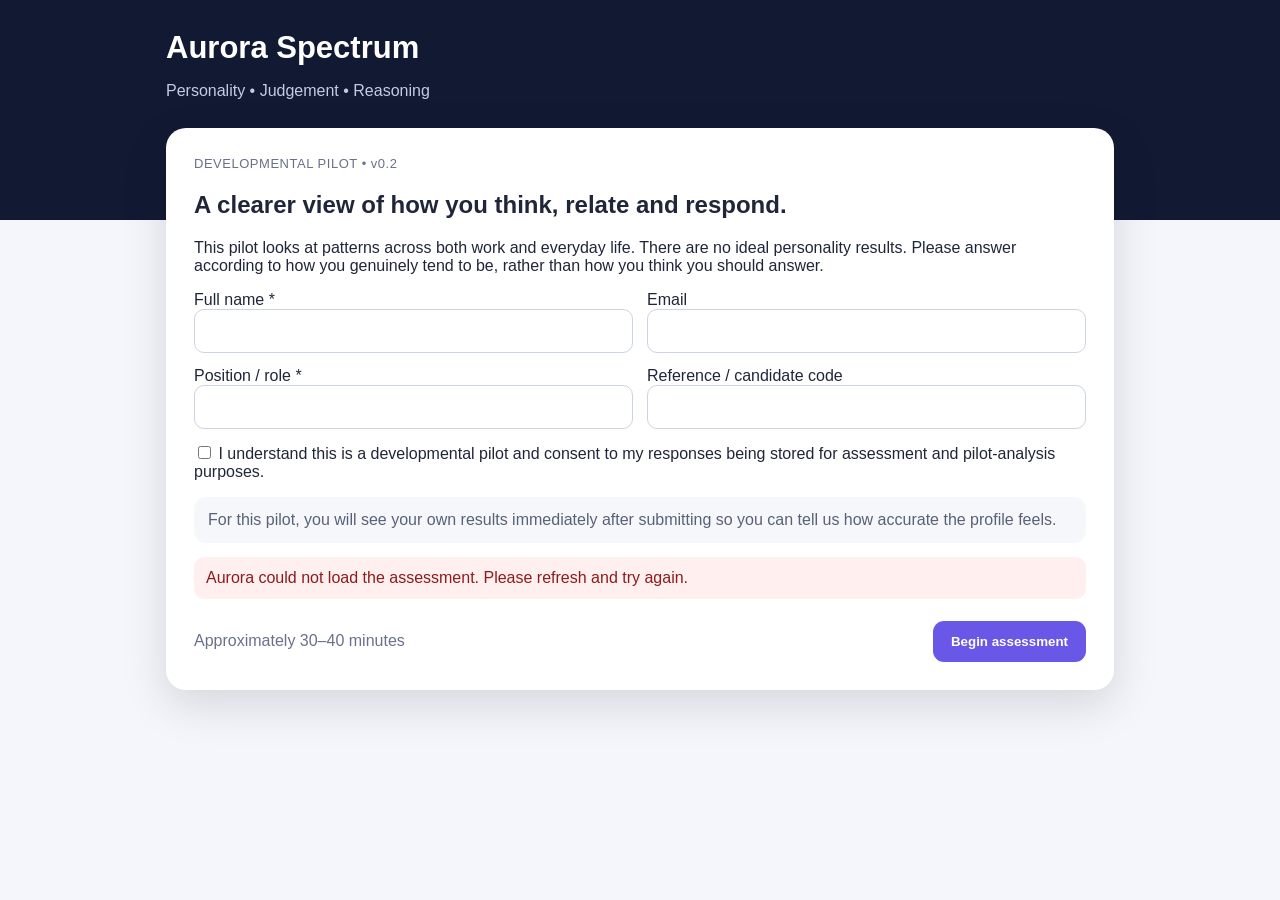
==== index.html @ 9d42bb1c "Add Aurora Spectrum v0.2 candidate pilot" ====
<!doctype html><html><head><meta charset="utf-8"><meta name="viewport" content="width=device-width,initial-scale=1"><title>Aurora Spectrum Pilot</title><style>
*{box-sizing:border-box}body{margin:0;font-family:Arial,Segoe UI,sans-serif;background:linear-gradient(#121a33 0 220px,#f4f6fb 220px);color:#20263a;min-height:100vh}.wrap{max-width:980px;margin:auto;padding:30px 16px 60px}.brand{color:white;margin-bottom:28px}.brand h1{margin:0;font-size:31px}.brand p{color:#c4cce3}.card{background:white;border-radius:20px;padding:28px;box-shadow:0 15px 45px #1112;margin-bottom:18px}.muted,.step{color:#68718b}.eyebrow{font-size:13px;color:#68718b;letter-spacing:.04em}.grid{display:grid;grid-template-columns:1fr 1fr;gap:14px}.wide{grid-column:1/-1}input,textarea,select{width:100%;padding:12px;border:1px solid #ccd3e1;border-radius:10px;font:inherit}.q{font-size:22px;font-weight:700;margin:18px 0}.choices{display:grid;gap:9px}.choice{border:1px solid #dfe3ed;padding:12px;border-radius:12px;cursor:pointer}.choice:hover{border-color:#6957e8;background:#faf9ff}.btn{padding:13px 18px;border:0;border-radius:11px;background:#6957e8;color:white;font-weight:800;cursor:pointer}.secondary{background:#e9edf6;color:#26314d}.actions{display:flex;justify-content:space-between;align-items:center;gap:12px;margin-top:22px}.progress{height:8px;background:#e7eaf2;border-radius:8px;overflow:hidden;margin:10px 0 6px}.progress div{height:100%;background:linear-gradient(90deg,#42d5d2,#6957e8)}.hidden{display:none}.success{background:#e6f7f1;padding:14px;border-radius:10px}.error{background:#fff0ef;color:#8a1c1c;padding:12px;border-radius:10px;margin-top:14px}.barrow{display:grid;grid-template-columns:245px 1fr 62px;gap:10px;align-items:center;margin:12px 0}.bar{height:11px;background:#e9edf6;border-radius:12px;overflow:hidden}.bar div{height:100%;background:linear-gradient(90deg,#42d5d2,#6957e8)}.scoreline{display:grid;grid-template-columns:1fr 110px;gap:12px;padding:14px 0;border-bottom:1px solid #e8ebf2}.scorebig{font-size:24px;font-weight:800;text-align:right}.pill{display:inline-block;padding:5px 9px;border-radius:999px;background:#f0edff;color:#5542ca;font-size:12px;font-weight:700}.feedbackScale{display:grid;grid-template-columns:repeat(5,1fr);gap:8px;margin-top:8px}.feedbackScale label{border:1px solid #dfe3ed;border-radius:10px;padding:10px;text-align:center;cursor:pointer}.note{background:#f6f7fb;border-radius:12px;padding:14px;color:#596178}@media(max-width:700px){.grid{grid-template-columns:1fr}.actions{align-items:stretch;flex-direction:column}.btn{width:100%}.barrow{grid-template-columns:1fr 55px}.barrow .bar{grid-column:1/-1}}
</style></head><body><div class="wrap"><div class="brand"><h1>Aurora Spectrum</h1><p>Personality • Judgement • Reasoning</p></div>
<div class="card" id="startCard"><div class="eyebrow">DEVELOPMENTAL PILOT • v0.2</div><h2>A clearer view of how you think, relate and respond.</h2><p>This pilot looks at patterns across both work and everyday life. There are no ideal personality results. Please answer according to how you genuinely tend to be, rather than how you think you should answer.</p><div class="grid"><div><label>Full name *</label><input id="fullName"></div><div><label>Email</label><input id="candidateEmail" type="email"></div><div><label>Position / role *</label><input id="candidatePosition"></div><div><label>Reference / candidate code</label><input id="candidateReference"></div><label class="wide"><input style="width:auto" id="consentBox" type="checkbox"> I understand this is a developmental pilot and consent to my responses being stored for assessment and pilot-analysis purposes.</label></div><div class="note" style="margin-top:16px">For this pilot, you will see your own results immediately after submitting so you can tell us how accurate the profile feels.</div><div id="startError" class="error hidden"></div><div class="actions"><span class="muted">Approximately 30–40 minutes</span><button class="btn" id="beginBtn" type="button">Begin assessment</button></div></div>
<div class="card hidden" id="testCard"><div class="muted" id="sectionLabel"></div><div class="progress"><div id="progressBar"></div></div><div class="step" id="stepLabel"></div><div id="questionContent"></div><div id="questionError" class="error hidden"></div><div class="actions"><button class="btn secondary" id="backBtn" type="button">Back</button><button class="btn" id="nextBtn" type="button">Continue</button></div></div>
<div class="hidden" id="resultsWrap"><div class="card"><div class="eyebrow">YOUR PILOT PROFILE</div><h2>Your Aurora Spectrum</h2><p class="muted">These results describe tendencies, not fixed types, and they are not a pass/fail result. The purpose of this pilot is to see whether the profile feels recognisable to you.</p><div id="workstyleResults"></div><h3 style="margin-top:28px">Judgement & reasoning</h3><div id="compositeResults"></div></div>
<div class="card"><div class="eyebrow">PILOT FEEDBACK</div><h2>How accurate did this feel?</h2><p>Your feedback helps us improve Aurora before it is used more widely.</p><label><b>Overall, how accurately does this profile describe you?</b></label><div class="feedbackScale"><label><input type="radio" name="accuracy" value="1"> 1<br><span class="muted">Not at all</span></label><label><input type="radio" name="accuracy" value="2"> 2</label><label><input type="radio" name="accuracy" value="3"> 3<br><span class="muted">Mixed</span></label><label><input type="radio" name="accuracy" value="4"> 4</label><label><input type="radio" name="accuracy" value="5"> 5<br><span class="muted">Very accurate</span></label></div><p><label><b>Which result felt least accurate?</b></label><select id="leastAccurate"><option value="">None / not sure</option></select></p><p><label><b>Did any question feel unclear, too obvious or difficult to answer honestly?</b></label><select id="questionIssue"><option value="">Select one</option><option>No</option><option>Yes</option></select></p><p><label><b>Optional comments</b></label><textarea id="feedbackComments" rows="4" placeholder="Tell us what felt right, wrong, unclear or missing."></textarea></p><div id="feedbackError" class="error hidden"></div><button class="btn" id="feedbackBtn">Submit pilot feedback</button><div class="success hidden" id="feedbackThanks" style="margin-top:14px">Thank you — your pilot feedback has been saved.</div></div></div></div>
<script>
const API='https://gazmnfynliigaxgydeqh.supabase.co/functions/v1/aurora-spectrum-api',CFG='https://gazmnfynliigaxgydeqh.supabase.co/functions/v1/aurora-spectrum-config',FB='https://gazmnfynliigaxgydeqh.supabase.co/functions/v1/aurora-spectrum-feedback';const $=id=>document.getElementById(id);let DIMS=[],WORK=[],SC=[],RE=[],pages=[],idx=0,started=0,submissionId='',ans={work:{},judge:{},reason:{}};function err(id,msg){const e=$(id);e.textContent=msg;e.classList.toggle('hidden',!msg)}
async function loadCfg(){try{const r=await fetch(CFG);if(!r.ok)throw 0;const d=await r.json();DIMS=d.dims;WORK=d.work;SC=d.scenarios;RE=d.reasoning}catch(e){err('startError','Aurora could not load the assessment. Please refresh and try again.')}}
async function begin(){if(!WORK.length)await loadCfg();if(!WORK.length)return;const n=$('fullName').value.trim(),p=$('candidatePosition').value.trim();if(!n||!p||!$('consentBox').checked){err('startError','Please enter your name and position and tick the consent box.');return}err('startError','');started=Date.now();pages=[...WORK.map(q=>({t:'w',q})),...SC.map((q,i)=>({t:'j',q,i})),...RE.map((q,i)=>({t:'r',q,i}))];$('startCard').classList.add('hidden');$('testCard').classList.remove('hidden');render()}
function render(){const p=pages[idx];$('progressBar').style.width=((idx+1)/pages.length*100)+'%';$('stepLabel').textContent='Question '+(idx+1)+' of '+pages.length;$('sectionLabel').textContent=p.t==='w'?'PART 1 — YOUR NATURAL STYLE':p.t==='j'?'PART 2 — EVERYDAY & WORKPLACE JUDGEMENT':'PART 3 — REASONING';let h='';if(p.t==='w'){h='<div class="q">'+p.q[3]+'</div><div class="choices">';['Strongly disagree','Disagree','Neither agree nor disagree','Agree','Strongly agree'].forEach((x,i)=>h+='<label class="choice"><input type="radio" name="a" value="'+(i+1)+'" '+(ans.work[p.q[0]]==i+1?'checked':'')+'> '+x+'</label>')}else{const o=p.t==='j'?p.q[2]:p.q[1];h+=(p.t==='j'?'<h3>'+p.q[0]+'</h3><p>'+p.q[1]+'</p>':'<div class="q">'+p.q[0]+'</div>')+'<div class="choices">';o.forEach((x,i)=>h+='<label class="choice"><input type="radio" name="a" value="'+i+'" '+((p.t==='j'?ans.judge[p.i]:ans.reason[p.i])==i?'checked':'')+'> '+String.fromCharCode(65+i)+'. '+x+'</label>')}h+='</div>';$('questionContent').innerHTML=h;$('nextBtn').textContent=idx===pages.length-1?'Submit assessment':'Continue';$('backBtn').style.visibility=idx?'visible':'hidden';err('questionError','')}
function save(){const p=pages[idx],r=document.querySelector('input[name=a]:checked');if(!r)return false;if(p.t==='w')ans.work[p.q[0]]=+r.value;else if(p.t==='j')ans.judge[p.i]=+r.value;else ans.reason[p.i]=+r.value;return true}
function calc(){const ws={};DIMS.forEach((d,di)=>{let raw=0;WORK.filter(x=>x[1]===di).forEach(q=>{let v=+ans.work[q[0]];if(q[2])v=6-v;raw+=v});ws[d]=Math.round((raw-4)/16*100)});let j=0;SC.forEach((s,i)=>j+=s[3][ans.judge[i]]);let r=0;RE.forEach((q,i)=>{if(ans.reason[i]===q[2])r++});return{workstyle:ws,judgement:Math.round(j/24*100),reasoning:Math.round(r/10*100)}}
const labels={'Social Orientation':['Reserved','Balanced','Socially energised'],'Assertive Expression':['Cautious expression','Situationally assertive','Direct & assertive'],'Energy & Drive':['Measured pace','Balanced drive','High drive'],'Evidence & Decision Style':['Intuition-led','Balanced decision style','Evidence-led'],'Empathy & Human Awareness':['Task-first','Balanced awareness','People-aware'],'Independence & Decisiveness':['Reassurance-seeking','Balanced independence','Independent & decisive'],'Adaptability & Curiosity':['Stability-seeking','Adaptable','Highly adaptable & curious'],'Conflict Navigation':['Conflict-cautious','Situational','Constructively direct'],'Order & Follow-Through':['Flexible / informal','Balanced structure','Highly structured'],'Emotional Regulation & Resilience':['Emotionally responsive','Balanced regulation','Steady & resilient'],'Ownership & Accountability':['Direction-led','Balanced ownership','High ownership']};function lab(k,v){const a=labels[k];return v<45?a[0]:v<=55?a[1]:a[2]}
function showResults(s){$('workstyleResults').innerHTML=Object.entries(s.workstyle).map(([k,v])=>'<div class="barrow"><div><b>'+k+'</b><br><span class="pill">'+lab(k,v)+'</span></div><div class="bar"><div style="width:'+v+'%"></div></div><b>'+v+'%</b></div>').join('');$('compositeResults').innerHTML='<div class="scoreline"><div><b>Judgement</b><br><span class="muted">Scenario-based judgement</span></div><div class="scorebig">'+s.judgement+'%</div></div><div class="scoreline"><div><b>Reasoning</b><br><span class="muted">Objective reasoning performance</span></div><div class="scorebig">'+s.reasoning+'%</div></div>';$('leastAccurate').innerHTML='<option value="">None / not sure</option>'+DIMS.map(d=>'<option>'+d+'</option>').join('')}
async function next(){if(!save()){err('questionError','Please answer this question before continuing.');return}if(idx<pages.length-1){idx++;render();return}const b=$('nextBtn');b.disabled=true;b.textContent='Submitting…';try{const scores=calc(),payload={version:'0.2-online',candidate:{name:$('fullName').value.trim(),email:$('candidateEmail').value.trim(),position:$('candidatePosition').value.trim(),reference:$('candidateReference').value.trim()},consent:true,durationSeconds:Math.round((Date.now()-started)/1000),answers:ans,scores};const r=await fetch(API+'/submit',{method:'POST',headers:{'content-type':'application/json'},body:JSON.stringify(payload)});if(!r.ok)throw 0;submissionId=(await r.json()).id;$('testCard').classList.add('hidden');$('resultsWrap').classList.remove('hidden');showResults(scores);window.scrollTo(0,0)}catch(e){err('questionError','We could not submit your assessment. Please try again.');b.disabled=false;b.textContent='Submit assessment'}}
async function feedback(){const r=document.querySelector('input[name=accuracy]:checked');if(!r){err('feedbackError','Please rate how accurate the profile felt.');return}const f={accuracy:+r.value,leastAccurate:$('leastAccurate').value,questionIssue:$('questionIssue').value,comments:$('feedbackComments').value.trim()};try{const x=await fetch(FB,{method:'POST',headers:{'content-type':'application/json'},body:JSON.stringify({submissionId,feedback:f})});if(!x.ok)throw 0;$('feedbackThanks').classList.remove('hidden');$('feedbackBtn').classList.add('hidden')}catch(e){err('feedbackError','Your feedback could not be saved. Please try again.')}}
$('beginBtn').onclick=begin;$('nextBtn').onclick=next;$('backBtn').onclick=()=>{save();if(idx){idx--;render()}};$('feedbackBtn').onclick=feedback;loadCfg();
</script></body></html>
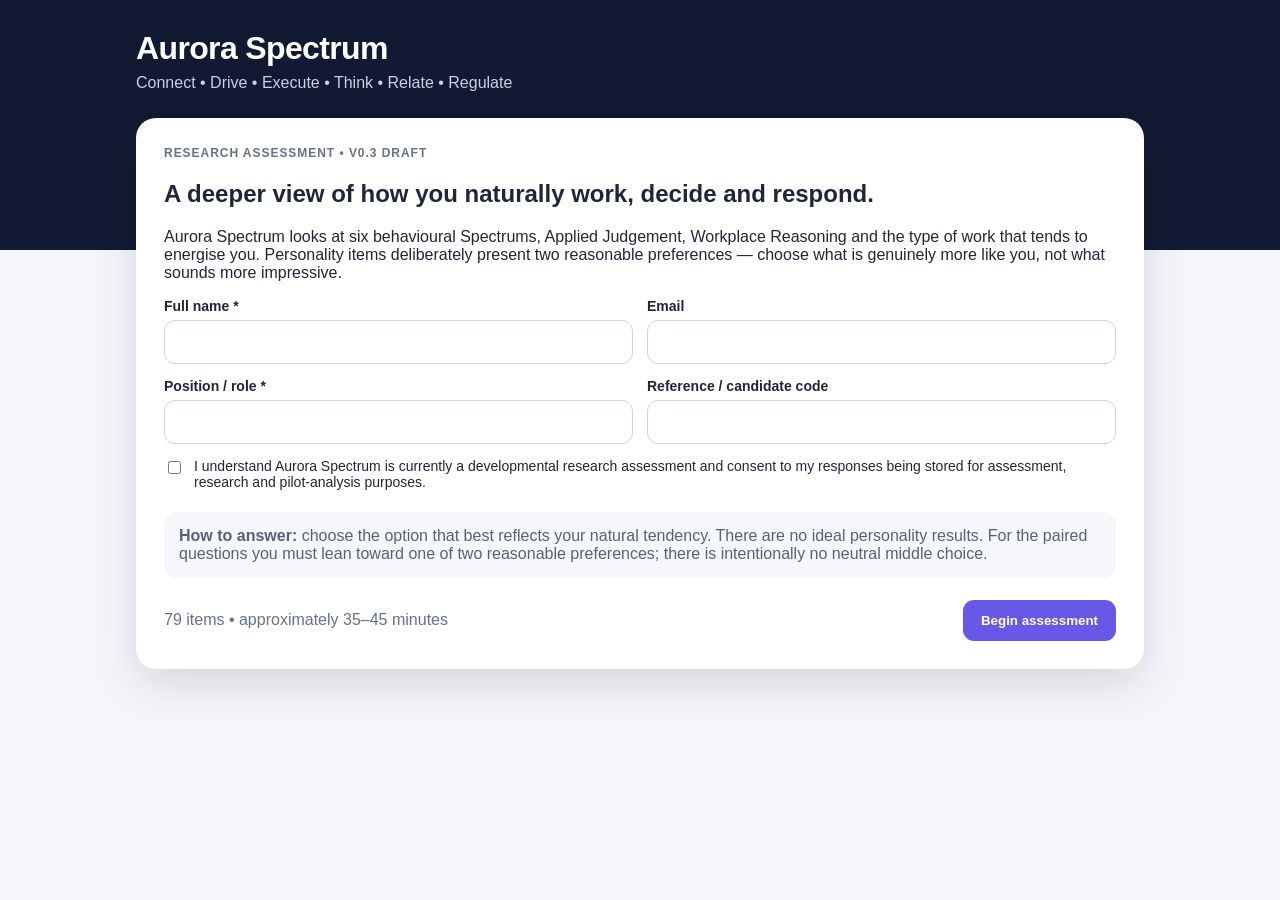
==== commit f6c3cd40: "Upgrade Aurora Spectrum candidate assessment to v0.3" ====
--- a/index.html
+++ b/index.html
@@ -1,20 +1,95 @@
-<!doctype html><html><head><meta charset="utf-8"><meta name="viewport" content="width=device-width,initial-scale=1"><title>Aurora Spectrum Pilot</title><style>
-*{box-sizing:border-box}body{margin:0;font-family:Arial,Segoe UI,sans-serif;background:linear-gradient(#121a33 0 220px,#f4f6fb 220px);color:#20263a;min-height:100vh}.wrap{max-width:980px;margin:auto;padding:30px 16px 60px}.brand{color:white;margin-bottom:28px}.brand h1{margin:0;font-size:31px}.brand p{color:#c4cce3}.card{background:white;border-radius:20px;padding:28px;box-shadow:0 15px 45px #1112;margin-bottom:18px}.muted,.step{color:#68718b}.eyebrow{font-size:13px;color:#68718b;letter-spacing:.04em}.grid{display:grid;grid-template-columns:1fr 1fr;gap:14px}.wide{grid-column:1/-1}input,textarea,select{width:100%;padding:12px;border:1px solid #ccd3e1;border-radius:10px;font:inherit}.q{font-size:22px;font-weight:700;margin:18px 0}.choices{display:grid;gap:9px}.choice{border:1px solid #dfe3ed;padding:12px;border-radius:12px;cursor:pointer}.choice:hover{border-color:#6957e8;background:#faf9ff}.btn{padding:13px 18px;border:0;border-radius:11px;background:#6957e8;color:white;font-weight:800;cursor:pointer}.secondary{background:#e9edf6;color:#26314d}.actions{display:flex;justify-content:space-between;align-items:center;gap:12px;margin-top:22px}.progress{height:8px;background:#e7eaf2;border-radius:8px;overflow:hidden;margin:10px 0 6px}.progress div{height:100%;background:linear-gradient(90deg,#42d5d2,#6957e8)}.hidden{display:none}.success{background:#e6f7f1;padding:14px;border-radius:10px}.error{background:#fff0ef;color:#8a1c1c;padding:12px;border-radius:10px;margin-top:14px}.barrow{display:grid;grid-template-columns:245px 1fr 62px;gap:10px;align-items:center;margin:12px 0}.bar{height:11px;background:#e9edf6;border-radius:12px;overflow:hidden}.bar div{height:100%;background:linear-gradient(90deg,#42d5d2,#6957e8)}.scoreline{display:grid;grid-template-columns:1fr 110px;gap:12px;padding:14px 0;border-bottom:1px solid #e8ebf2}.scorebig{font-size:24px;font-weight:800;text-align:right}.pill{display:inline-block;padding:5px 9px;border-radius:999px;background:#f0edff;color:#5542ca;font-size:12px;font-weight:700}.feedbackScale{display:grid;grid-template-columns:repeat(5,1fr);gap:8px;margin-top:8px}.feedbackScale label{border:1px solid #dfe3ed;border-radius:10px;padding:10px;text-align:center;cursor:pointer}.note{background:#f6f7fb;border-radius:12px;padding:14px;color:#596178}@media(max-width:700px){.grid{grid-template-columns:1fr}.actions{align-items:stretch;flex-direction:column}.btn{width:100%}.barrow{grid-template-columns:1fr 55px}.barrow .bar{grid-column:1/-1}}
-</style></head><body><div class="wrap"><div class="brand"><h1>Aurora Spectrum</h1><p>Personality • Judgement • Reasoning</p></div>
-<div class="card" id="startCard"><div class="eyebrow">DEVELOPMENTAL PILOT • v0.2</div><h2>A clearer view of how you think, relate and respond.</h2><p>This pilot looks at patterns across both work and everyday life. There are no ideal personality results. Please answer according to how you genuinely tend to be, rather than how you think you should answer.</p><div class="grid"><div><label>Full name *</label><input id="fullName"></div><div><label>Email</label><input id="candidateEmail" type="email"></div><div><label>Position / role *</label><input id="candidatePosition"></div><div><label>Reference / candidate code</label><input id="candidateReference"></div><label class="wide"><input style="width:auto" id="consentBox" type="checkbox"> I understand this is a developmental pilot and consent to my responses being stored for assessment and pilot-analysis purposes.</label></div><div class="note" style="margin-top:16px">For this pilot, you will see your own results immediately after submitting so you can tell us how accurate the profile feels.</div><div id="startError" class="error hidden"></div><div class="actions"><span class="muted">Approximately 30–40 minutes</span><button class="btn" id="beginBtn" type="button">Begin assessment</button></div></div>
-<div class="card hidden" id="testCard"><div class="muted" id="sectionLabel"></div><div class="progress"><div id="progressBar"></div></div><div class="step" id="stepLabel"></div><div id="questionContent"></div><div id="questionError" class="error hidden"></div><div class="actions"><button class="btn secondary" id="backBtn" type="button">Back</button><button class="btn" id="nextBtn" type="button">Continue</button></div></div>
-<div class="hidden" id="resultsWrap"><div class="card"><div class="eyebrow">YOUR PILOT PROFILE</div><h2>Your Aurora Spectrum</h2><p class="muted">These results describe tendencies, not fixed types, and they are not a pass/fail result. The purpose of this pilot is to see whether the profile feels recognisable to you.</p><div id="workstyleResults"></div><h3 style="margin-top:28px">Judgement & reasoning</h3><div id="compositeResults"></div></div>
-<div class="card"><div class="eyebrow">PILOT FEEDBACK</div><h2>How accurate did this feel?</h2><p>Your feedback helps us improve Aurora before it is used more widely.</p><label><b>Overall, how accurately does this profile describe you?</b></label><div class="feedbackScale"><label><input type="radio" name="accuracy" value="1"> 1<br><span class="muted">Not at all</span></label><label><input type="radio" name="accuracy" value="2"> 2</label><label><input type="radio" name="accuracy" value="3"> 3<br><span class="muted">Mixed</span></label><label><input type="radio" name="accuracy" value="4"> 4</label><label><input type="radio" name="accuracy" value="5"> 5<br><span class="muted">Very accurate</span></label></div><p><label><b>Which result felt least accurate?</b></label><select id="leastAccurate"><option value="">None / not sure</option></select></p><p><label><b>Did any question feel unclear, too obvious or difficult to answer honestly?</b></label><select id="questionIssue"><option value="">Select one</option><option>No</option><option>Yes</option></select></p><p><label><b>Optional comments</b></label><textarea id="feedbackComments" rows="4" placeholder="Tell us what felt right, wrong, unclear or missing."></textarea></p><div id="feedbackError" class="error hidden"></div><button class="btn" id="feedbackBtn">Submit pilot feedback</button><div class="success hidden" id="feedbackThanks" style="margin-top:14px">Thank you — your pilot feedback has been saved.</div></div></div></div>
-<script>
-const API='https://gazmnfynliigaxgydeqh.supabase.co/functions/v1/aurora-spectrum-api',CFG='https://gazmnfynliigaxgydeqh.supabase.co/functions/v1/aurora-spectrum-config',FB='https://gazmnfynliigaxgydeqh.supabase.co/functions/v1/aurora-spectrum-feedback';const $=id=>document.getElementById(id);let DIMS=[],WORK=[],SC=[],RE=[],pages=[],idx=0,started=0,submissionId='',ans={work:{},judge:{},reason:{}};function err(id,msg){const e=$(id);e.textContent=msg;e.classList.toggle('hidden',!msg)}
-async function loadCfg(){try{const r=await fetch(CFG);if(!r.ok)throw 0;const d=await r.json();DIMS=d.dims;WORK=d.work;SC=d.scenarios;RE=d.reasoning}catch(e){err('startError','Aurora could not load the assessment. Please refresh and try again.')}}
-async function begin(){if(!WORK.length)await loadCfg();if(!WORK.length)return;const n=$('fullName').value.trim(),p=$('candidatePosition').value.trim();if(!n||!p||!$('consentBox').checked){err('startError','Please enter your name and position and tick the consent box.');return}err('startError','');started=Date.now();pages=[...WORK.map(q=>({t:'w',q})),...SC.map((q,i)=>({t:'j',q,i})),...RE.map((q,i)=>({t:'r',q,i}))];$('startCard').classList.add('hidden');$('testCard').classList.remove('hidden');render()}
-function render(){const p=pages[idx];$('progressBar').style.width=((idx+1)/pages.length*100)+'%';$('stepLabel').textContent='Question '+(idx+1)+' of '+pages.length;$('sectionLabel').textContent=p.t==='w'?'PART 1 — YOUR NATURAL STYLE':p.t==='j'?'PART 2 — EVERYDAY & WORKPLACE JUDGEMENT':'PART 3 — REASONING';let h='';if(p.t==='w'){h='<div class="q">'+p.q[3]+'</div><div class="choices">';['Strongly disagree','Disagree','Neither agree nor disagree','Agree','Strongly agree'].forEach((x,i)=>h+='<label class="choice"><input type="radio" name="a" value="'+(i+1)+'" '+(ans.work[p.q[0]]==i+1?'checked':'')+'> '+x+'</label>')}else{const o=p.t==='j'?p.q[2]:p.q[1];h+=(p.t==='j'?'<h3>'+p.q[0]+'</h3><p>'+p.q[1]+'</p>':'<div class="q">'+p.q[0]+'</div>')+'<div class="choices">';o.forEach((x,i)=>h+='<label class="choice"><input type="radio" name="a" value="'+i+'" '+((p.t==='j'?ans.judge[p.i]:ans.reason[p.i])==i?'checked':'')+'> '+String.fromCharCode(65+i)+'. '+x+'</label>')}h+='</div>';$('questionContent').innerHTML=h;$('nextBtn').textContent=idx===pages.length-1?'Submit assessment':'Continue';$('backBtn').style.visibility=idx?'visible':'hidden';err('questionError','')}
-function save(){const p=pages[idx],r=document.querySelector('input[name=a]:checked');if(!r)return false;if(p.t==='w')ans.work[p.q[0]]=+r.value;else if(p.t==='j')ans.judge[p.i]=+r.value;else ans.reason[p.i]=+r.value;return true}
-function calc(){const ws={};DIMS.forEach((d,di)=>{let raw=0;WORK.filter(x=>x[1]===di).forEach(q=>{let v=+ans.work[q[0]];if(q[2])v=6-v;raw+=v});ws[d]=Math.round((raw-4)/16*100)});let j=0;SC.forEach((s,i)=>j+=s[3][ans.judge[i]]);let r=0;RE.forEach((q,i)=>{if(ans.reason[i]===q[2])r++});return{workstyle:ws,judgement:Math.round(j/24*100),reasoning:Math.round(r/10*100)}}
-const labels={'Social Orientation':['Reserved','Balanced','Socially energised'],'Assertive Expression':['Cautious expression','Situationally assertive','Direct & assertive'],'Energy & Drive':['Measured pace','Balanced drive','High drive'],'Evidence & Decision Style':['Intuition-led','Balanced decision style','Evidence-led'],'Empathy & Human Awareness':['Task-first','Balanced awareness','People-aware'],'Independence & Decisiveness':['Reassurance-seeking','Balanced independence','Independent & decisive'],'Adaptability & Curiosity':['Stability-seeking','Adaptable','Highly adaptable & curious'],'Conflict Navigation':['Conflict-cautious','Situational','Constructively direct'],'Order & Follow-Through':['Flexible / informal','Balanced structure','Highly structured'],'Emotional Regulation & Resilience':['Emotionally responsive','Balanced regulation','Steady & resilient'],'Ownership & Accountability':['Direction-led','Balanced ownership','High ownership']};function lab(k,v){const a=labels[k];return v<45?a[0]:v<=55?a[1]:a[2]}
-function showResults(s){$('workstyleResults').innerHTML=Object.entries(s.workstyle).map(([k,v])=>'<div class="barrow"><div><b>'+k+'</b><br><span class="pill">'+lab(k,v)+'</span></div><div class="bar"><div style="width:'+v+'%"></div></div><b>'+v+'%</b></div>').join('');$('compositeResults').innerHTML='<div class="scoreline"><div><b>Judgement</b><br><span class="muted">Scenario-based judgement</span></div><div class="scorebig">'+s.judgement+'%</div></div><div class="scoreline"><div><b>Reasoning</b><br><span class="muted">Objective reasoning performance</span></div><div class="scorebig">'+s.reasoning+'%</div></div>';$('leastAccurate').innerHTML='<option value="">None / not sure</option>'+DIMS.map(d=>'<option>'+d+'</option>').join('')}
-async function next(){if(!save()){err('questionError','Please answer this question before continuing.');return}if(idx<pages.length-1){idx++;render();return}const b=$('nextBtn');b.disabled=true;b.textContent='Submitting…';try{const scores=calc(),payload={version:'0.2-online',candidate:{name:$('fullName').value.trim(),email:$('candidateEmail').value.trim(),position:$('candidatePosition').value.trim(),reference:$('candidateReference').value.trim()},consent:true,durationSeconds:Math.round((Date.now()-started)/1000),answers:ans,scores};const r=await fetch(API+'/submit',{method:'POST',headers:{'content-type':'application/json'},body:JSON.stringify(payload)});if(!r.ok)throw 0;submissionId=(await r.json()).id;$('testCard').classList.add('hidden');$('resultsWrap').classList.remove('hidden');showResults(scores);window.scrollTo(0,0)}catch(e){err('questionError','We could not submit your assessment. Please try again.');b.disabled=false;b.textContent='Submit assessment'}}
-async function feedback(){const r=document.querySelector('input[name=accuracy]:checked');if(!r){err('feedbackError','Please rate how accurate the profile felt.');return}const f={accuracy:+r.value,leastAccurate:$('leastAccurate').value,questionIssue:$('questionIssue').value,comments:$('feedbackComments').value.trim()};try{const x=await fetch(FB,{method:'POST',headers:{'content-type':'application/json'},body:JSON.stringify({submissionId,feedback:f})});if(!x.ok)throw 0;$('feedbackThanks').classList.remove('hidden');$('feedbackBtn').classList.add('hidden')}catch(e){err('feedbackError','Your feedback could not be saved. Please try again.')}}
-$('beginBtn').onclick=begin;$('nextBtn').onclick=next;$('backBtn').onclick=()=>{save();if(idx){idx--;render()}};$('feedbackBtn').onclick=feedback;loadCfg();
-</script></body></html>+<!doctype html>
+<html lang="en">
+<head>
+<meta charset="utf-8">
+<meta name="viewport" content="width=device-width,initial-scale=1">
+<title>Aurora Spectrum</title>
+<link rel="stylesheet" href="./assets/v03.css">
+</head>
+<body>
+<div class="wrap">
+  <div class="brand"><h1>Aurora Spectrum</h1><p>Connect • Drive • Execute • Think • Relate • Regulate</p></div>
+
+  <div class="card" id="startCard">
+    <div class="eyebrow">Research assessment • v0.3 draft</div>
+    <h2>A deeper view of how you naturally work, decide and respond.</h2>
+    <p>Aurora Spectrum looks at six behavioural Spectrums, Applied Judgement, Workplace Reasoning and the type of work that tends to energise you. Personality items deliberately present two reasonable preferences — choose what is genuinely more like you, not what sounds more impressive.</p>
+    <div class="grid">
+      <div><label for="fullName">Full name *</label><input id="fullName" type="text"></div>
+      <div><label for="candidateEmail">Email</label><input id="candidateEmail" type="email"></div>
+      <div><label for="candidatePosition">Position / role *</label><input id="candidatePosition" type="text"></div>
+      <div><label for="candidateReference">Reference / candidate code</label><input id="candidateReference" type="text"></div>
+      <label class="wide checkline"><input id="consentBox" type="checkbox"> <span>I understand Aurora Spectrum is currently a developmental research assessment and consent to my responses being stored for assessment, research and pilot-analysis purposes.</span></label>
+    </div>
+    <div class="note" style="margin-top:16px"><b>How to answer:</b> choose the option that best reflects your natural tendency. There are no ideal personality results. For the paired questions you must lean toward one of two reasonable preferences; there is intentionally no neutral middle choice.</div>
+    <div id="startError" class="error hidden"></div>
+    <div class="actions"><span class="muted">79 items • approximately 35–45 minutes</span><button class="btn" id="beginBtn" type="button">Begin assessment</button></div>
+  </div>
+
+  <div class="card hidden" id="testCard">
+    <div class="eyebrow" id="sectionLabel"></div>
+    <div class="progress"><div id="progressBar"></div></div>
+    <div class="step" id="stepLabel"></div>
+    <div id="questionContent"></div>
+    <div id="questionError" class="error hidden"></div>
+    <div class="actions"><button class="btn secondary" id="backBtn" type="button">Back</button><button class="btn" id="nextBtn" type="button">Continue</button></div>
+  </div>
+
+  <div class="hidden resultsWrap" id="resultsWrap">
+    <div class="card resultHero">
+      <div class="eyebrow">Your Aurora Spectrum</div>
+      <h2 id="resultName">Your profile</h2>
+      <p class="profileSummary" id="profileSummary"></p>
+      <div class="callout"><b>How to read your results:</b> the behavioural label is the main interpretation. The number shows where you sit on Aurora's current research scale; it is not a population percentile and higher is not automatically better.</div>
+      <div class="noPrint" style="margin-top:14px"><button class="btn ghost" id="printBtn" type="button">Print / Save results</button></div>
+    </div>
+
+    <div class="card">
+      <div class="eyebrow">Part 1</div><h2 class="sectionTitle">Your six Core Spectrums</h2>
+      <div class="spectrumGrid" id="spectrumResults"></div>
+    </div>
+
+    <div class="card">
+      <div class="eyebrow">Part 2 & 3</div><h2 class="sectionTitle">How you approach complex challenges</h2>
+      <p class="muted">Applied Judgement and Workplace Reasoning are capability measures and are kept separate from your personality Spectrums.</p>
+      <div class="capGrid" id="capabilityResults"></div>
+    </div>
+
+    <div class="card">
+      <div class="eyebrow">Part 4</div><h2 class="sectionTitle">Your Work Preference Lens</h2>
+      <p class="muted">These are self-identified preferences — they do not alter your Spectrum scores.</p>
+      <div class="prefGrid" id="preferenceResults"></div>
+    </div>
+
+    <div class="card">
+      <div class="eyebrow">Career Compass</div><h2 class="sectionTitle">Work and career families worth exploring</h2>
+      <p class="muted">These suggestions combine what you say energises you with supporting Aurora patterns. They are exploratory guidance, not a prediction that a particular occupation will suit or guarantee success.</p>
+      <div id="careerResults"></div>
+    </div>
+
+    <div class="card" id="feedbackCard">
+      <div class="eyebrow">Research feedback</div><h2>How accurate did this feel?</h2>
+      <p>Your feedback is part of how Aurora will be refined and tested.</p>
+      <label><b>Overall, how accurately does this profile describe you?</b></label>
+      <div class="feedbackScale">
+        <label><input type="radio" name="accuracy" value="1"> 1<br><span class="muted">Not at all</span></label>
+        <label><input type="radio" name="accuracy" value="2"> 2</label>
+        <label><input type="radio" name="accuracy" value="3"> 3<br><span class="muted">Mixed</span></label>
+        <label><input type="radio" name="accuracy" value="4"> 4</label>
+        <label><input type="radio" name="accuracy" value="5"> 5<br><span class="muted">Very accurate</span></label>
+      </div>
+      <p><label for="leastAccurate"><b>Which result felt least accurate?</b></label><select id="leastAccurate"></select></p>
+      <p><label for="questionIssue"><b>Did any question feel unclear, too obvious or difficult to answer honestly?</b></label><select id="questionIssue"><option value="">Select one</option><option>No</option><option>Yes</option></select></p>
+      <p><label for="feedbackComments"><b>Optional comments</b></label><textarea id="feedbackComments" rows="4" placeholder="Tell us what felt right, wrong, unclear or missing."></textarea></p>
+      <div id="feedbackError" class="error hidden"></div>
+      <button class="btn" id="feedbackBtn" type="button">Submit research feedback</button>
+      <div class="success hidden" id="feedbackThanks" style="margin-top:14px">Thank you — your feedback has been saved.</div>
+    </div>
+
+    <div class="card"><p class="researchNote"><b>Research note:</b> Aurora Spectrum is currently a developmental instrument. Results describe patterns and tendencies rather than fixed personality types and should not be interpreted as a pass/fail result, clinical diagnosis, IQ score or validated employment-selection decision.</p></div>
+  </div>
+</div>
+
+<script src="./assets/v03.js"></script>
+</body>
+</html>
--- a/assets/v03.css
+++ b/assets/v03.css
@@ -0,0 +1,2 @@
+:root{--ink:#20263a;--muted:#68718b;--navy:#121a33;--panel:#fff;--bg:#f4f6fb;--line:#dfe3ed;--accent:#6957e8;--teal:#35c9c5;--soft:#f6f7fb;--good:#e7f7f2;--warn:#fff7e5}
+*{box-sizing:border-box}html{scroll-behavior:smooth}body{margin:0;font-family:Inter,Arial,Segoe UI,sans-serif;background:linear-gradient(var(--navy) 0 250px,var(--bg) 250px);color:var(--ink);min-height:100vh}.wrap{max-width:1040px;margin:auto;padding:30px 16px 70px}.brand{color:white;margin-bottom:26px}.brand h1{margin:0;font-size:32px;letter-spacing:-.02em}.brand p{color:#c9d0e5;margin:7px 0 0}.card{background:var(--panel);border-radius:20px;padding:28px;box-shadow:0 15px 45px #1112;margin-bottom:18px}.eyebrow{font-size:12px;font-weight:800;color:var(--muted);letter-spacing:.08em;text-transform:uppercase}.muted{color:var(--muted)}.grid{display:grid;grid-template-columns:1fr 1fr;gap:14px}.wide{grid-column:1/-1}label{display:block;font-size:14px;font-weight:650;margin-bottom:6px}input[type=text],input[type=email],input[type=password],select,textarea{width:100%;padding:12px 13px;border:1px solid #ccd3e1;border-radius:11px;background:#fff;font:inherit;color:var(--ink)}input:focus,select:focus,textarea:focus{outline:3px solid #6957e822;border-color:var(--accent)}.checkline{display:flex;gap:10px;align-items:flex-start;font-weight:400}.checkline input{margin-top:3px}.note{background:var(--soft);border-radius:13px;padding:15px;color:#596178}.callout{background:#f0edff;border-left:4px solid var(--accent);border-radius:12px;padding:14px}.success{background:var(--good);padding:14px;border-radius:11px}.error{background:#fff0ef;color:#8a1c1c;padding:12px;border-radius:10px;margin-top:14px}.hidden{display:none!important}.btn{padding:13px 18px;border:0;border-radius:11px;background:var(--accent);color:#fff;font-weight:800;cursor:pointer}.btn:hover{filter:brightness(.96)}.btn:disabled{opacity:.55;cursor:not-allowed}.secondary{background:#e9edf6;color:#26314d}.ghost{background:#fff;color:var(--accent);border:1px solid #cbc4ff}.actions{display:flex;justify-content:space-between;align-items:center;gap:12px;margin-top:22px}.progress{height:8px;background:#e7eaf2;border-radius:8px;overflow:hidden;margin:10px 0 6px}.progress div{height:100%;background:linear-gradient(90deg,var(--teal),var(--accent));transition:width .2s}.step{font-size:13px;color:var(--muted)}.q{font-size:21px;font-weight:800;margin:18px 0;line-height:1.35}.sectionHint{font-size:14px;color:var(--muted);margin:8px 0 18px}.pair{display:grid;grid-template-columns:1fr 1fr;gap:14px}.statement{border:1px solid var(--line);border-radius:16px;padding:18px;background:#fbfcff;min-height:150px}.statement b{display:block;font-size:12px;color:var(--muted);letter-spacing:.06em;text-transform:uppercase;margin-bottom:10px}.statement p{font-size:17px;line-height:1.45;margin:0}.pairChoices{display:grid;grid-template-columns:repeat(4,1fr);gap:9px;margin-top:14px}.choice{border:1px solid var(--line);padding:12px;border-radius:12px;cursor:pointer;background:white;font-weight:600;font-size:14px;display:flex;gap:8px;align-items:flex-start}.choice:hover{border-color:var(--accent);background:#faf9ff}.choice input{margin-top:2px}.options{display:grid;gap:10px}.option{border:1px solid var(--line);padding:14px;border-radius:12px;cursor:pointer;background:#fff;display:flex;gap:10px;align-items:flex-start;font-weight:500;line-height:1.4}.option:hover{border-color:var(--accent);background:#faf9ff}.option input{margin-top:3px}.selectDesc{font-size:13px;color:var(--muted);margin-top:8px}.resultHero h2{font-size:30px;margin:6px 0 10px}.profileSummary{font-size:17px;line-height:1.55}.spectrumGrid{display:grid;grid-template-columns:1fr 1fr;gap:16px}.spectrumCard{border:1px solid #e3e6ef;border-radius:18px;padding:20px;background:#fff}.spectrumTop{display:flex;justify-content:space-between;gap:12px;align-items:flex-start}.spectrumTop h3{margin:3px 0 3px;font-size:18px}.bandLabel{font-size:20px;font-weight:850;line-height:1.2}.score{font-size:26px;font-weight:900;white-space:nowrap}.bar{height:10px;background:#e9edf6;border-radius:10px;overflow:hidden;margin:14px 0 8px}.bar>div{height:100%;background:linear-gradient(90deg,var(--teal),var(--accent))}.facetRow{display:grid;grid-template-columns:1fr 62px;gap:10px;align-items:center;padding:8px 0;border-bottom:1px solid #eef0f5;font-size:14px}.facetRow:last-child{border-bottom:0}.miniBar{height:7px;background:#eceef4;border-radius:10px;overflow:hidden;margin-top:5px}.miniBar>div{height:100%;background:#7c71df}.why{margin:12px 0 0;padding-left:20px;color:#454d63}.why li{margin:7px 0}.twoCol{display:grid;grid-template-columns:1fr 1fr;gap:12px;margin-top:14px}.insight{background:var(--soft);border-radius:12px;padding:13px;font-size:14px;line-height:1.45}.split{background:var(--warn);border-radius:12px;padding:12px;margin-top:12px;font-size:14px}.capGrid{display:grid;grid-template-columns:1fr 1fr;gap:14px}.capCard{border:1px solid var(--line);border-radius:17px;padding:20px}.capCard .score{font-size:32px}.domainRow{display:grid;grid-template-columns:1fr 54px;gap:8px;margin-top:9px;font-size:13px}.prefGrid{display:grid;grid-template-columns:repeat(4,1fr);gap:12px}.prefItem{background:var(--soft);border-radius:14px;padding:14px}.prefItem b{display:block;margin-top:5px}.careerCard{border:1px solid var(--line);border-radius:16px;padding:17px;margin-top:12px}.careerHead{display:flex;align-items:center;justify-content:space-between;gap:12px}.pill{display:inline-block;padding:5px 9px;border-radius:999px;background:#f0edff;color:#5542ca;font-size:12px;font-weight:800}.careerCard ul{margin:10px 0;padding-left:18px;color:#4d556b}.examples{font-size:13px;color:var(--muted)}.feedbackScale{display:grid;grid-template-columns:repeat(5,1fr);gap:8px;margin-top:8px}.feedbackScale label{border:1px solid var(--line);border-radius:10px;padding:10px;text-align:center;cursor:pointer;font-weight:500}.sectionTitle{margin-top:5px}.researchNote{font-size:13px;color:var(--muted);line-height:1.45}.printOnly{display:none}@media(max-width:820px){.spectrumGrid,.capGrid{grid-template-columns:1fr}.prefGrid{grid-template-columns:1fr 1fr}.pairChoices{grid-template-columns:1fr 1fr}.barrow{grid-template-columns:1fr}.grid{grid-template-columns:1fr}.wide{grid-column:auto}}@media(max-width:620px){.wrap{padding-left:12px;padding-right:12px}.card{padding:20px}.pair{grid-template-columns:1fr}.statement{min-height:auto}.pairChoices,.prefGrid,.twoCol,.feedbackScale{grid-template-columns:1fr}.actions{flex-direction:column-reverse;align-items:stretch}.btn{width:100%}.spectrumTop{flex-direction:column}.score{text-align:left}.brand h1{font-size:28px}}@media print{body{background:white}.wrap{max-width:none;padding:0}.brand,#startCard,#testCard,#feedbackCard,.noPrint{display:none!important}.card{box-shadow:none;border:0;padding:8px 0;break-inside:auto}.spectrumCard,.capCard,.careerCard{break-inside:avoid}.spectrumGrid{grid-template-columns:1fr 1fr}.printOnly{display:block}.resultsWrap{display:block!important}}
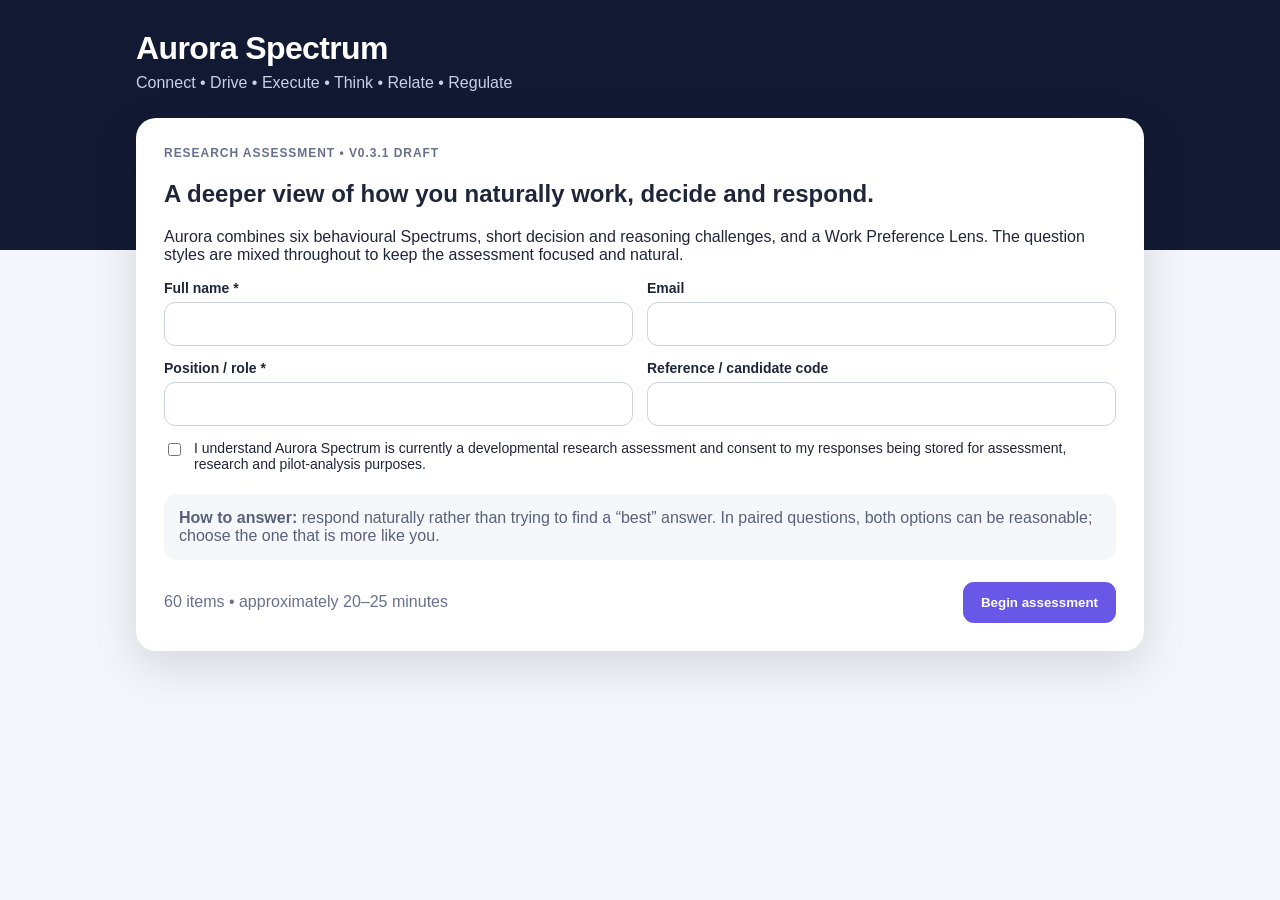
==== commit a9ef9c18: "Update Aurora landing page for shorter v0.3.1 research assessment" ====
--- a/index.html
+++ b/index.html
@@ -4,16 +4,16 @@
 <meta charset="utf-8">
 <meta name="viewport" content="width=device-width,initial-scale=1">
 <title>Aurora Spectrum</title>
-<link rel="stylesheet" href="./assets/v03.css">
+<link rel="stylesheet" href="./assets/v03.css?v=031">
 </head>
 <body>
 <div class="wrap">
   <div class="brand"><h1>Aurora Spectrum</h1><p>Connect • Drive • Execute • Think • Relate • Regulate</p></div>
 
   <div class="card" id="startCard">
-    <div class="eyebrow">Research assessment • v0.3 draft</div>
+    <div class="eyebrow">Research assessment • v0.3.1 draft</div>
     <h2>A deeper view of how you naturally work, decide and respond.</h2>
-    <p>Aurora Spectrum looks at six behavioural Spectrums, Applied Judgement, Workplace Reasoning and the type of work that tends to energise you. Personality items deliberately present two reasonable preferences — choose what is genuinely more like you, not what sounds more impressive.</p>
+    <p>Aurora combines six behavioural Spectrums, short decision and reasoning challenges, and a Work Preference Lens. The question styles are mixed throughout to keep the assessment focused and natural.</p>
     <div class="grid">
       <div><label for="fullName">Full name *</label><input id="fullName" type="text"></div>
       <div><label for="candidateEmail">Email</label><input id="candidateEmail" type="email"></div>
@@ -21,9 +21,9 @@
       <div><label for="candidateReference">Reference / candidate code</label><input id="candidateReference" type="text"></div>
       <label class="wide checkline"><input id="consentBox" type="checkbox"> <span>I understand Aurora Spectrum is currently a developmental research assessment and consent to my responses being stored for assessment, research and pilot-analysis purposes.</span></label>
     </div>
-    <div class="note" style="margin-top:16px"><b>How to answer:</b> choose the option that best reflects your natural tendency. There are no ideal personality results. For the paired questions you must lean toward one of two reasonable preferences; there is intentionally no neutral middle choice.</div>
+    <div class="note" style="margin-top:16px"><b>How to answer:</b> respond naturally rather than trying to find a “best” answer. In paired questions, both options can be reasonable; choose the one that is more like you.</div>
     <div id="startError" class="error hidden"></div>
-    <div class="actions"><span class="muted">79 items • approximately 35–45 minutes</span><button class="btn" id="beginBtn" type="button">Begin assessment</button></div>
+    <div class="actions"><span class="muted">60 items • approximately 20–25 minutes</span><button class="btn" id="beginBtn" type="button">Begin assessment</button></div>
   </div>
 
   <div class="card hidden" id="testCard">
@@ -45,18 +45,18 @@
     </div>
 
     <div class="card">
-      <div class="eyebrow">Part 1</div><h2 class="sectionTitle">Your six Core Spectrums</h2>
+      <div class="eyebrow">Your profile</div><h2 class="sectionTitle">Your six Core Spectrums</h2>
       <div class="spectrumGrid" id="spectrumResults"></div>
     </div>
 
     <div class="card">
-      <div class="eyebrow">Part 2 & 3</div><h2 class="sectionTitle">How you approach complex challenges</h2>
+      <div class="eyebrow">Capability</div><h2 class="sectionTitle">How you approach complex challenges</h2>
       <p class="muted">Applied Judgement and Workplace Reasoning are capability measures and are kept separate from your personality Spectrums.</p>
       <div class="capGrid" id="capabilityResults"></div>
     </div>
 
     <div class="card">
-      <div class="eyebrow">Part 4</div><h2 class="sectionTitle">Your Work Preference Lens</h2>
+      <div class="eyebrow">Work Preference Lens</div><h2 class="sectionTitle">What tends to energise you at work</h2>
       <p class="muted">These are self-identified preferences — they do not alter your Spectrum scores.</p>
       <div class="prefGrid" id="preferenceResults"></div>
     </div>
@@ -90,6 +90,6 @@
   </div>
 </div>
 
-<script src="./assets/v03.js"></script>
+<script src="./assets/v03.js?v=031"></script>
 </body>
 </html>
